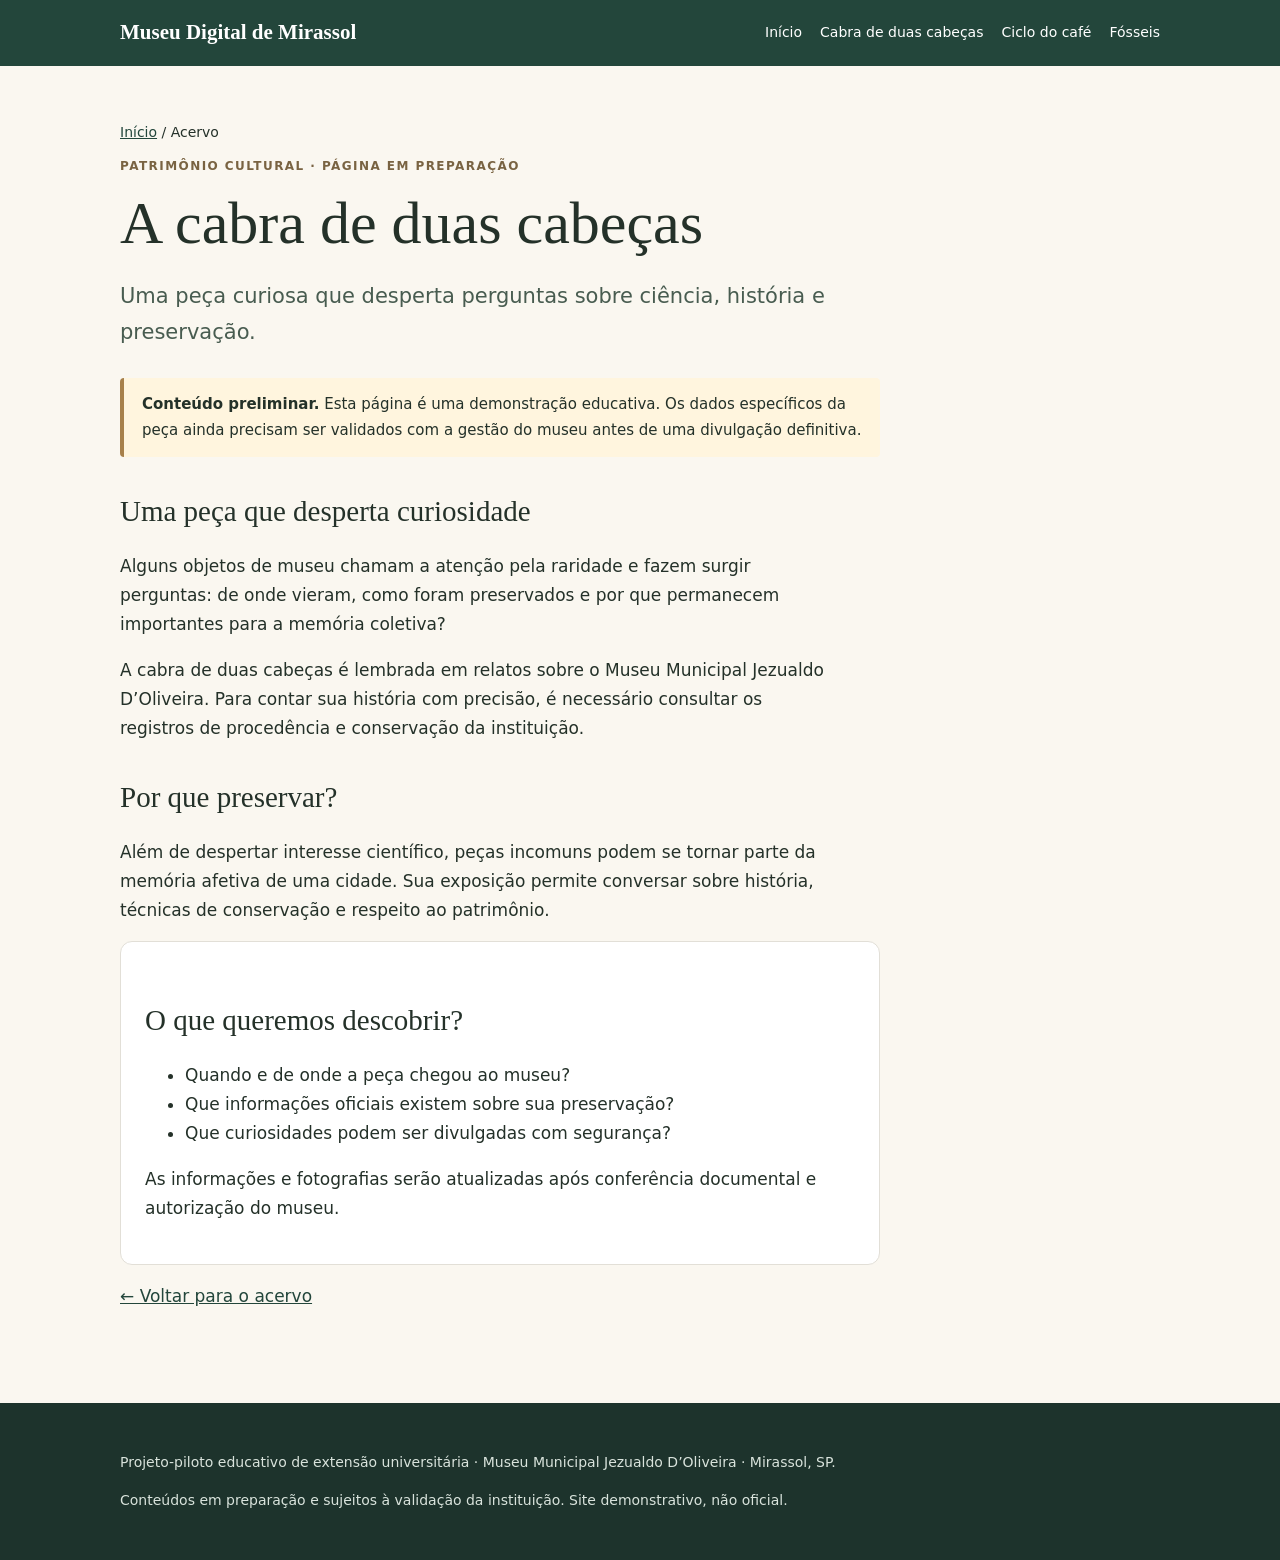
==== cabra-de-duas-cabecas.html @ 27b55680 "Add responsive museum website: cabra-de-duas-cabecas.html" ====
<!doctype html><html lang="pt-BR"><head><meta charset="utf-8"><meta name="viewport" content="width=device-width,initial-scale=1"><meta name="description" content="Uma peça curiosa que desperta perguntas sobre ciência, história e preservação."><title>A cabra de duas cabeças | Museu Digital de Mirassol</title><link rel="stylesheet" href="style.css"></head><body><header class="top"><div class="wrap"><a class="brand" href="index.html">Museu Digital de Mirassol</a><nav aria-label="Navegação principal"><a href="index.html">Início</a><a href="cabra-de-duas-cabecas.html">Cabra de duas cabeças</a><a href="ciclo-do-cafe.html">Ciclo do café</a><a href="fosseis.html">Fósseis</a></nav></div></header><main class="wrap"><article class="article"><div class="crumb"><a href="index.html">Início</a> / Acervo</div><p class="tag">Patrimônio cultural · Página em preparação</p><h1>A cabra de duas cabeças</h1><p class="intro">Uma peça curiosa que desperta perguntas sobre ciência, história e preservação.</p><div class="notice"><strong>Conteúdo preliminar.</strong> Esta página é uma demonstração educativa. Os dados específicos da peça ainda precisam ser validados com a gestão do museu antes de uma divulgação definitiva.</div><h2>Uma peça que desperta curiosidade</h2><p>Alguns objetos de museu chamam a atenção pela raridade e fazem surgir perguntas: de onde vieram, como foram preservados e por que permanecem importantes para a memória coletiva?</p><p>A cabra de duas cabeças é lembrada em relatos sobre o Museu Municipal Jezualdo D’Oliveira. Para contar sua história com precisão, é necessário consultar os registros de procedência e conservação da instituição.</p><h2>Por que preservar?</h2><p>Além de despertar interesse científico, peças incomuns podem se tornar parte da memória afetiva de uma cidade. Sua exposição permite conversar sobre história, técnicas de conservação e respeito ao patrimônio.</p><section class="fact"><h2>O que queremos descobrir?</h2><ul><li>Quando e de onde a peça chegou ao museu?</li><li>Que informações oficiais existem sobre sua preservação?</li><li>Que curiosidades podem ser divulgadas com segurança?</li></ul><p>As informações e fotografias serão atualizadas após conferência documental e autorização do museu.</p></section><p><a href="index.html">← Voltar para o acervo</a></p></article></main><footer class="footer"><div class="wrap"><p>Projeto-piloto educativo de extensão universitária · Museu Municipal Jezualdo D’Oliveira · Mirassol, SP.</p><p>Conteúdos em preparação e sujeitos à validação da instituição. Site demonstrativo, não oficial.</p></div></footer></body></html>
---- style.css ----
:root{--ink:#243129;--green:#23463b;--cream:#faf7f0;--gold:#a7804a;--muted:#5d675f}*{box-sizing:border-box}html{scroll-behavior:smooth}body{margin:0;background:var(--cream);font:17px/1.7 system-ui,-apple-system,"Segoe UI",sans-serif;color:var(--ink)}a{color:var(--green)}a:focus-visible{outline:3px solid var(--gold);outline-offset:3px}.wrap{width:min(100% - 40px,1040px);margin:auto}.top{background:var(--green);color:white}.top .wrap{display:flex;align-items:center;justify-content:space-between;gap:18px;padding:15px 0}.top a{color:white;text-decoration:none}.brand{font-family:Georgia,serif;font-weight:bold;font-size:21px}.top nav{display:flex;gap:18px;flex-wrap:wrap;font-size:14px}.hero{padding:92px 0 80px;background:linear-gradient(115deg,#25483e,#386255);color:white}.eyebrow{letter-spacing:.18em;text-transform:uppercase;font-size:12px;font-weight:700;color:#e8d1a4}.hero h1{font:clamp(40px,6vw,70px)/1.11 Georgia,serif;max-width:780px;margin:16px 0}.hero p{max-width:620px;font-size:19px;color:#e1e9e2}.button{display:inline-block;background:#e5bf83;color:#263a30;padding:11px 21px;border-radius:6px;text-decoration:none;font-weight:700;margin-top:12px}main{padding:55px 0 75px}.section-title{font:36px/1.2 Georgia,serif;margin:0 0 12px}.lead{color:var(--muted);max-width:700px}.cards{display:grid;grid-template-columns:repeat(3,minmax(0,1fr));gap:20px;margin-top:33px}.card{border:1px solid #e4ddd0;background:white;border-radius:12px;overflow:hidden;display:flex;flex-direction:column}.art{min-height:160px;background:linear-gradient(135deg,#b9b9a0,#e8ddc7);display:flex;align-items:center;justify-content:center;font-size:58px}.card:nth-child(2) .art{background:linear-gradient(135deg,#c5ae8e,#e8ddc7)}.card:nth-child(3) .art{background:linear-gradient(135deg,#a1b9ae,#d7e1d8)}.card-body{padding:23px;flex:1;display:flex;flex-direction:column}.card h3{font:26px/1.2 Georgia,serif;margin:0 0 10px}.card p{color:var(--muted);margin:0 0 16px;flex:1}.card a{font-weight:700}.notice{background:#fff5de;border-left:4px solid var(--gold);padding:14px 18px;margin:28px 0;border-radius:4px;font-size:15px}.article{max-width:760px}.article h1{font:clamp(38px,5vw,60px)/1.15 Georgia,serif;margin:12px 0}.article h2{font:29px Georgia,serif;margin-top:38px}.article p{max-width:720px}.article .intro{font-size:21px;color:#485c50}.crumb{font-size:14px}.fact{background:white;padding:24px;border-radius:12px;border:1px solid #e2dfd7}.tag{font-size:12px;font-weight:bold;letter-spacing:.12em;text-transform:uppercase;color:#796342}.footer{background:#1d332c;color:#d9e3dc;padding:34px 0;font-size:14px}.footer a{color:white}@media(max-width:720px){.cards{grid-template-columns:1fr}.top .wrap{align-items:flex-start;flex-direction:column}.hero{padding:60px 0}.art{min-height:140px}main{padding-top:38px}}
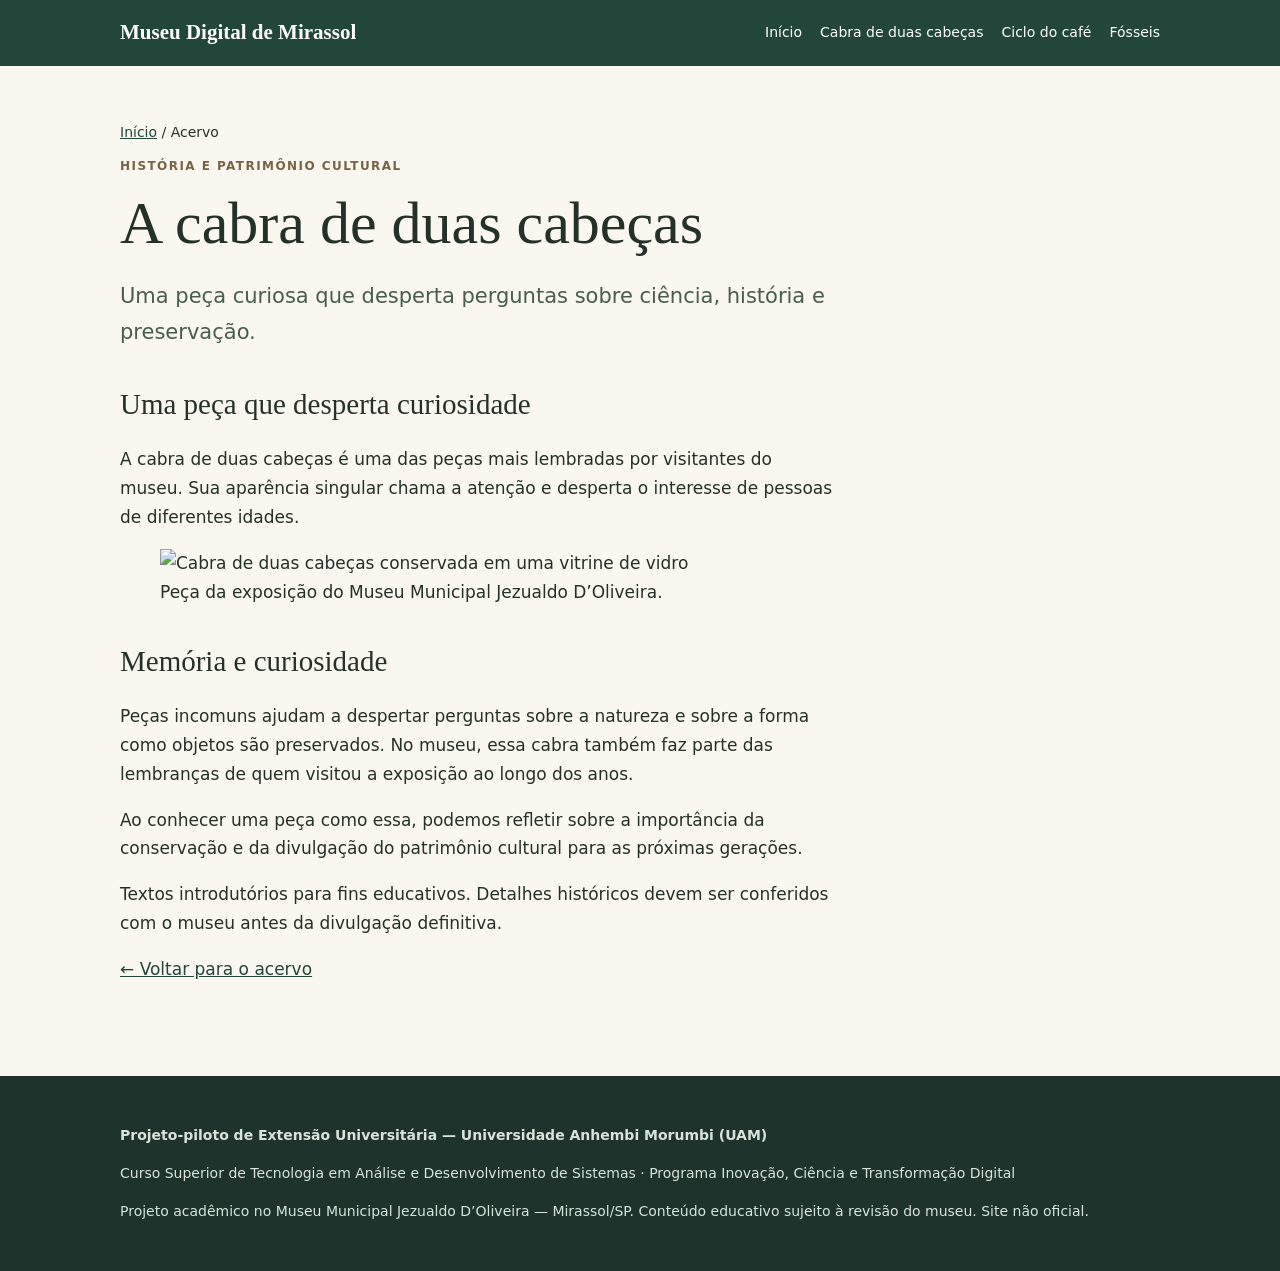
==== commit 2d7774e9: "Simplify museum text, add photographic exhibits and academic credits" ====
--- a/cabra-de-duas-cabecas.html
+++ b/cabra-de-duas-cabecas.html
@@ -1 +1 @@
-<!doctype html><html lang="pt-BR"><head><meta charset="utf-8"><meta name="viewport" content="width=device-width,initial-scale=1"><meta name="description" content="Uma peça curiosa que desperta perguntas sobre ciência, história e preservação."><title>A cabra de duas cabeças | Museu Digital de Mirassol</title><link rel="stylesheet" href="style.css"></head><body><header class="top"><div class="wrap"><a class="brand" href="index.html">Museu Digital de Mirassol</a><nav aria-label="Navegação principal"><a href="index.html">Início</a><a href="cabra-de-duas-cabecas.html">Cabra de duas cabeças</a><a href="ciclo-do-cafe.html">Ciclo do café</a><a href="fosseis.html">Fósseis</a></nav></div></header><main class="wrap"><article class="article"><div class="crumb"><a href="index.html">Início</a> / Acervo</div><p class="tag">Patrimônio cultural · Página em preparação</p><h1>A cabra de duas cabeças</h1><p class="intro">Uma peça curiosa que desperta perguntas sobre ciência, história e preservação.</p><div class="notice"><strong>Conteúdo preliminar.</strong> Esta página é uma demonstração educativa. Os dados específicos da peça ainda precisam ser validados com a gestão do museu antes de uma divulgação definitiva.</div><h2>Uma peça que desperta curiosidade</h2><p>Alguns objetos de museu chamam a atenção pela raridade e fazem surgir perguntas: de onde vieram, como foram preservados e por que permanecem importantes para a memória coletiva?</p><p>A cabra de duas cabeças é lembrada em relatos sobre o Museu Municipal Jezualdo D’Oliveira. Para contar sua história com precisão, é necessário consultar os registros de procedência e conservação da instituição.</p><h2>Por que preservar?</h2><p>Além de despertar interesse científico, peças incomuns podem se tornar parte da memória afetiva de uma cidade. Sua exposição permite conversar sobre história, técnicas de conservação e respeito ao patrimônio.</p><section class="fact"><h2>O que queremos descobrir?</h2><ul><li>Quando e de onde a peça chegou ao museu?</li><li>Que informações oficiais existem sobre sua preservação?</li><li>Que curiosidades podem ser divulgadas com segurança?</li></ul><p>As informações e fotografias serão atualizadas após conferência documental e autorização do museu.</p></section><p><a href="index.html">← Voltar para o acervo</a></p></article></main><footer class="footer"><div class="wrap"><p>Projeto-piloto educativo de extensão universitária · Museu Municipal Jezualdo D’Oliveira · Mirassol, SP.</p><p>Conteúdos em preparação e sujeitos à validação da instituição. Site demonstrativo, não oficial.</p></div></footer></body></html>+<!doctype html><html lang="pt-BR"><head><meta charset="utf-8"><meta name="viewport" content="width=device-width,initial-scale=1"><meta name="description" content="Uma peça curiosa que desperta perguntas sobre ciência, história e preservação."><title>A cabra de duas cabeças | Museu Digital de Mirassol</title><link rel="stylesheet" href="style.css"></head><body><header class="top"><div class="wrap"><a class="brand" href="index.html">Museu Digital de Mirassol</a><nav aria-label="Navegação principal"><a href="index.html">Início</a><a href="cabra-de-duas-cabecas.html">Cabra de duas cabeças</a><a href="ciclo-do-cafe.html">Ciclo do café</a><a href="fosseis.html">Fósseis</a></nav></div></header><main class="wrap"><article class="article"><div class="crumb"><a href="index.html">Início</a> / Acervo</div><p class="tag">História e patrimônio cultural</p><h1>A cabra de duas cabeças</h1><p class="intro">Uma peça curiosa que desperta perguntas sobre ciência, história e preservação.</p><h2>Uma peça que desperta curiosidade</h2><p>A cabra de duas cabeças é uma das peças mais lembradas por visitantes do museu. Sua aparência singular chama a atenção e desperta o interesse de pessoas de diferentes idades.</p><figure class="museum-photo"><img src="assets/cabra.jpg" alt="Cabra de duas cabeças conservada em uma vitrine de vidro" loading="lazy"><figcaption>Peça da exposição do Museu Municipal Jezualdo D’Oliveira.</figcaption></figure><h2>Memória e curiosidade</h2><p>Peças incomuns ajudam a despertar perguntas sobre a natureza e sobre a forma como objetos são preservados. No museu, essa cabra também faz parte das lembranças de quem visitou a exposição ao longo dos anos.</p><p>Ao conhecer uma peça como essa, podemos refletir sobre a importância da conservação e da divulgação do patrimônio cultural para as próximas gerações.</p><p class="editorial">Textos introdutórios para fins educativos. Detalhes históricos devem ser conferidos com o museu antes da divulgação definitiva.</p><p><a href="index.html">← Voltar para o acervo</a></p></article></main><footer class="footer"><div class="wrap"><p><strong>Projeto-piloto de Extensão Universitária — Universidade Anhembi Morumbi (UAM)</strong></p><p>Curso Superior de Tecnologia em Análise e Desenvolvimento de Sistemas · Programa Inovação, Ciência e Transformação Digital</p><p>Projeto acadêmico no Museu Municipal Jezualdo D’Oliveira — Mirassol/SP. Conteúdo educativo sujeito à revisão do museu. Site não oficial.</p></div></footer></body></html>
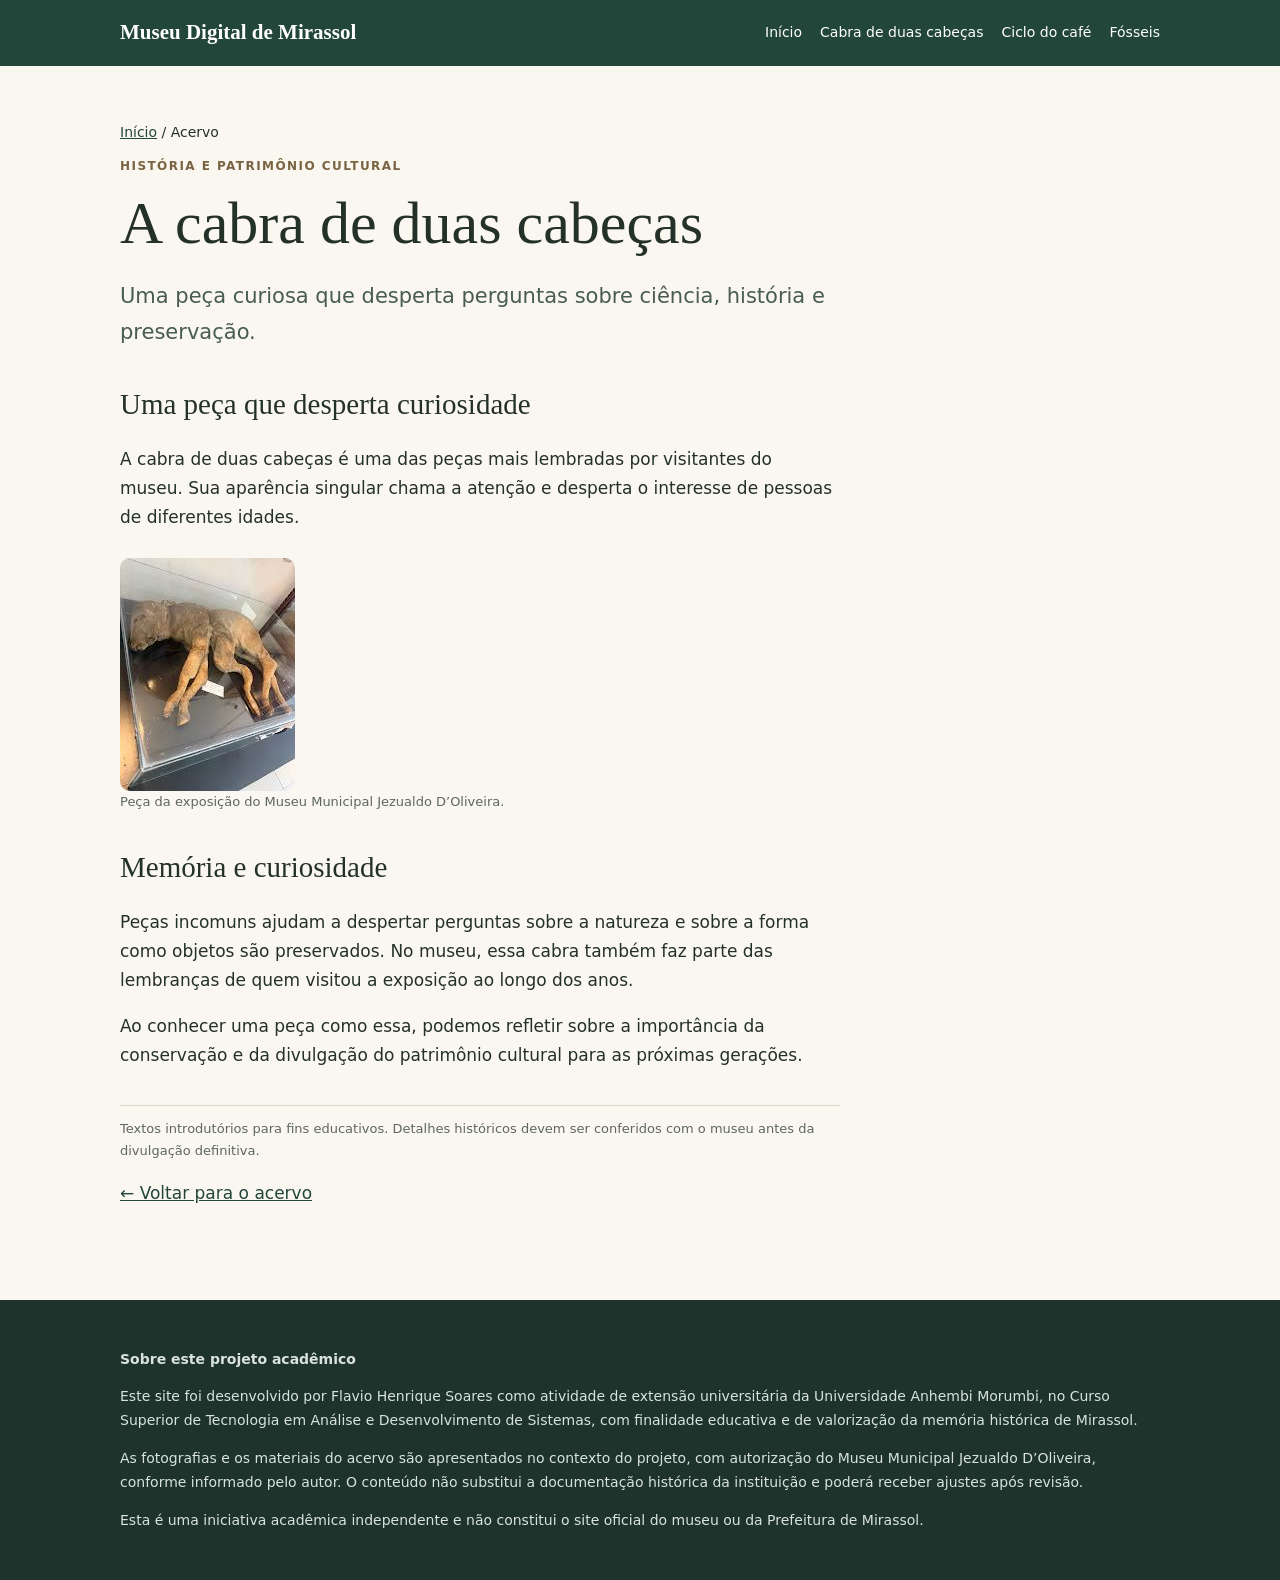
==== commit 2892ba37: "Focus museum content and add academic authorization disclaimer" ====
--- a/cabra-de-duas-cabecas.html
+++ b/cabra-de-duas-cabecas.html
@@ -1 +1 @@
-<!doctype html><html lang="pt-BR"><head><meta charset="utf-8"><meta name="viewport" content="width=device-width,initial-scale=1"><meta name="description" content="Uma peça curiosa que desperta perguntas sobre ciência, história e preservação."><title>A cabra de duas cabeças | Museu Digital de Mirassol</title><link rel="stylesheet" href="style.css"></head><body><header class="top"><div class="wrap"><a class="brand" href="index.html">Museu Digital de Mirassol</a><nav aria-label="Navegação principal"><a href="index.html">Início</a><a href="cabra-de-duas-cabecas.html">Cabra de duas cabeças</a><a href="ciclo-do-cafe.html">Ciclo do café</a><a href="fosseis.html">Fósseis</a></nav></div></header><main class="wrap"><article class="article"><div class="crumb"><a href="index.html">Início</a> / Acervo</div><p class="tag">História e patrimônio cultural</p><h1>A cabra de duas cabeças</h1><p class="intro">Uma peça curiosa que desperta perguntas sobre ciência, história e preservação.</p><h2>Uma peça que desperta curiosidade</h2><p>A cabra de duas cabeças é uma das peças mais lembradas por visitantes do museu. Sua aparência singular chama a atenção e desperta o interesse de pessoas de diferentes idades.</p><figure class="museum-photo"><img src="assets/cabra.jpg" alt="Cabra de duas cabeças conservada em uma vitrine de vidro" loading="lazy"><figcaption>Peça da exposição do Museu Municipal Jezualdo D’Oliveira.</figcaption></figure><h2>Memória e curiosidade</h2><p>Peças incomuns ajudam a despertar perguntas sobre a natureza e sobre a forma como objetos são preservados. No museu, essa cabra também faz parte das lembranças de quem visitou a exposição ao longo dos anos.</p><p>Ao conhecer uma peça como essa, podemos refletir sobre a importância da conservação e da divulgação do patrimônio cultural para as próximas gerações.</p><p class="editorial">Textos introdutórios para fins educativos. Detalhes históricos devem ser conferidos com o museu antes da divulgação definitiva.</p><p><a href="index.html">← Voltar para o acervo</a></p></article></main><footer class="footer"><div class="wrap"><p><strong>Projeto-piloto de Extensão Universitária — Universidade Anhembi Morumbi (UAM)</strong></p><p>Curso Superior de Tecnologia em Análise e Desenvolvimento de Sistemas · Programa Inovação, Ciência e Transformação Digital</p><p>Projeto acadêmico no Museu Municipal Jezualdo D’Oliveira — Mirassol/SP. Conteúdo educativo sujeito à revisão do museu. Site não oficial.</p></div></footer></body></html>+<!doctype html><html lang="pt-BR"><head><meta charset="utf-8"><meta name="viewport" content="width=device-width,initial-scale=1"><meta name="description" content="Uma peça curiosa que desperta perguntas sobre ciência, história e preservação."><title>A cabra de duas cabeças | Museu Digital de Mirassol</title><link rel="stylesheet" href="style.css"></head><body><header class="top"><div class="wrap"><a class="brand" href="index.html">Museu Digital de Mirassol</a><nav aria-label="Navegação principal"><a href="index.html">Início</a><a href="cabra-de-duas-cabecas.html">Cabra de duas cabeças</a><a href="ciclo-do-cafe.html">Ciclo do café</a><a href="fosseis.html">Fósseis</a></nav></div></header><main class="wrap"><article class="article"><div class="crumb"><a href="index.html">Início</a> / Acervo</div><p class="tag">História e patrimônio cultural</p><h1>A cabra de duas cabeças</h1><p class="intro">Uma peça curiosa que desperta perguntas sobre ciência, história e preservação.</p><h2>Uma peça que desperta curiosidade</h2><p>A cabra de duas cabeças é uma das peças mais lembradas por visitantes do museu. Sua aparência singular chama a atenção e desperta o interesse de pessoas de diferentes idades.</p><figure class="museum-photo"><img src="assets/cabra.jpg" alt="Cabra de duas cabeças conservada em uma vitrine de vidro" loading="lazy"><figcaption>Peça da exposição do Museu Municipal Jezualdo D’Oliveira.</figcaption></figure><h2>Memória e curiosidade</h2><p>Peças incomuns ajudam a despertar perguntas sobre a natureza e sobre a forma como objetos são preservados. No museu, essa cabra também faz parte das lembranças de quem visitou a exposição ao longo dos anos.</p><p>Ao conhecer uma peça como essa, podemos refletir sobre a importância da conservação e da divulgação do patrimônio cultural para as próximas gerações.</p><p class="editorial">Textos introdutórios para fins educativos. Detalhes históricos devem ser conferidos com o museu antes da divulgação definitiva.</p><p><a href="index.html">← Voltar para o acervo</a></p></article></main><footer class="footer"><div class="wrap"><p><strong>Sobre este projeto acadêmico</strong></p><p>Este site foi desenvolvido por Flavio Henrique Soares como atividade de extensão universitária da Universidade Anhembi Morumbi, no Curso Superior de Tecnologia em Análise e Desenvolvimento de Sistemas, com finalidade educativa e de valorização da memória histórica de Mirassol.</p><p>As fotografias e os materiais do acervo são apresentados no contexto do projeto, com autorização do Museu Municipal Jezualdo D’Oliveira, conforme informado pelo autor. O conteúdo não substitui a documentação histórica da instituição e poderá receber ajustes após revisão.</p><p>Esta é uma iniciativa acadêmica independente e não constitui o site oficial do museu ou da Prefeitura de Mirassol.</p></div></footer></body></html>
--- a/style.css
+++ b/style.css
@@ -1 +1,2 @@
-:root{--ink:#243129;--green:#23463b;--cream:#faf7f0;--gold:#a7804a;--muted:#5d675f}*{box-sizing:border-box}html{scroll-behavior:smooth}body{margin:0;background:var(--cream);font:17px/1.7 system-ui,-apple-system,"Segoe UI",sans-serif;color:var(--ink)}a{color:var(--green)}a:focus-visible{outline:3px solid var(--gold);outline-offset:3px}.wrap{width:min(100% - 40px,1040px);margin:auto}.top{background:var(--green);color:white}.top .wrap{display:flex;align-items:center;justify-content:space-between;gap:18px;padding:15px 0}.top a{color:white;text-decoration:none}.brand{font-family:Georgia,serif;font-weight:bold;font-size:21px}.top nav{display:flex;gap:18px;flex-wrap:wrap;font-size:14px}.hero{padding:92px 0 80px;background:linear-gradient(115deg,#25483e,#386255);color:white}.eyebrow{letter-spacing:.18em;text-transform:uppercase;font-size:12px;font-weight:700;color:#e8d1a4}.hero h1{font:clamp(40px,6vw,70px)/1.11 Georgia,serif;max-width:780px;margin:16px 0}.hero p{max-width:620px;font-size:19px;color:#e1e9e2}.button{display:inline-block;background:#e5bf83;color:#263a30;padding:11px 21px;border-radius:6px;text-decoration:none;font-weight:700;margin-top:12px}main{padding:55px 0 75px}.section-title{font:36px/1.2 Georgia,serif;margin:0 0 12px}.lead{color:var(--muted);max-width:700px}.cards{display:grid;grid-template-columns:repeat(3,minmax(0,1fr));gap:20px;margin-top:33px}.card{border:1px solid #e4ddd0;background:white;border-radius:12px;overflow:hidden;display:flex;flex-direction:column}.art{min-height:160px;background:linear-gradient(135deg,#b9b9a0,#e8ddc7);display:flex;align-items:center;justify-content:center;font-size:58px}.card:nth-child(2) .art{background:linear-gradient(135deg,#c5ae8e,#e8ddc7)}.card:nth-child(3) .art{background:linear-gradient(135deg,#a1b9ae,#d7e1d8)}.card-body{padding:23px;flex:1;display:flex;flex-direction:column}.card h3{font:26px/1.2 Georgia,serif;margin:0 0 10px}.card p{color:var(--muted);margin:0 0 16px;flex:1}.card a{font-weight:700}.notice{background:#fff5de;border-left:4px solid var(--gold);padding:14px 18px;margin:28px 0;border-radius:4px;font-size:15px}.article{max-width:760px}.article h1{font:clamp(38px,5vw,60px)/1.15 Georgia,serif;margin:12px 0}.article h2{font:29px Georgia,serif;margin-top:38px}.article p{max-width:720px}.article .intro{font-size:21px;color:#485c50}.crumb{font-size:14px}.fact{background:white;padding:24px;border-radius:12px;border:1px solid #e2dfd7}.tag{font-size:12px;font-weight:bold;letter-spacing:.12em;text-transform:uppercase;color:#796342}.footer{background:#1d332c;color:#d9e3dc;padding:34px 0;font-size:14px}.footer a{color:white}@media(max-width:720px){.cards{grid-template-columns:1fr}.top .wrap{align-items:flex-start;flex-direction:column}.hero{padding:60px 0}.art{min-height:140px}main{padding-top:38px}}+:root{--ink:#243129;--green:#23463b;--cream:#faf7f0;--gold:#a7804a;--muted:#5d675f}*{box-sizing:border-box}html{scroll-behavior:smooth}body{margin:0;background:var(--cream);font:17px/1.7 system-ui,-apple-system,"Segoe UI",sans-serif;color:var(--ink)}a{color:var(--green)}a:focus-visible{outline:3px solid var(--gold);outline-offset:3px}.wrap{width:min(100% - 40px,1040px);margin:auto}.top{background:var(--green);color:white}.top .wrap{display:flex;align-items:center;justify-content:space-between;gap:18px;padding:15px 0}.top a{color:white;text-decoration:none}.brand{font-family:Georgia,serif;font-weight:bold;font-size:21px}.top nav{display:flex;gap:18px;flex-wrap:wrap;font-size:14px}.hero{padding:92px 0 80px;background:linear-gradient(115deg,#25483e,#386255);color:white}.eyebrow{letter-spacing:.18em;text-transform:uppercase;font-size:12px;font-weight:700;color:#e8d1a4}.hero h1{font:clamp(40px,6vw,70px)/1.11 Georgia,serif;max-width:780px;margin:16px 0}.hero p{max-width:620px;font-size:19px;color:#e1e9e2}.button{display:inline-block;background:#e5bf83;color:#263a30;padding:11px 21px;border-radius:6px;text-decoration:none;font-weight:700;margin-top:12px}main{padding:55px 0 75px}.section-title{font:36px/1.2 Georgia,serif;margin:0 0 12px}.lead{color:var(--muted);max-width:700px}.cards{display:grid;grid-template-columns:repeat(3,minmax(0,1fr));gap:20px;margin-top:33px}.card{border:1px solid #e4ddd0;background:white;border-radius:12px;overflow:hidden;display:flex;flex-direction:column}.art{min-height:160px;background:linear-gradient(135deg,#b9b9a0,#e8ddc7);display:flex;align-items:center;justify-content:center;font-size:58px}.card:nth-child(2) .art{background:linear-gradient(135deg,#c5ae8e,#e8ddc7)}.card:nth-child(3) .art{background:linear-gradient(135deg,#a1b9ae,#d7e1d8)}.card-body{padding:23px;flex:1;display:flex;flex-direction:column}.card h3{font:26px/1.2 Georgia,serif;margin:0 0 10px}.card p{color:var(--muted);margin:0 0 16px;flex:1}.card a{font-weight:700}.notice{background:#fff5de;border-left:4px solid var(--gold);padding:14px 18px;margin:28px 0;border-radius:4px;font-size:15px}.article{max-width:760px}.article h1{font:clamp(38px,5vw,60px)/1.15 Georgia,serif;margin:12px 0}.article h2{font:29px Georgia,serif;margin-top:38px}.article p{max-width:720px}.article .intro{font-size:21px;color:#485c50}.crumb{font-size:14px}.fact{background:white;padding:24px;border-radius:12px;border:1px solid #e2dfd7}.tag{font-size:12px;font-weight:bold;letter-spacing:.12em;text-transform:uppercase;color:#796342}.footer{background:#1d332c;color:#d9e3dc;padding:34px 0;font-size:14px}.footer a{color:white}@media(max-width:720px){.cards{grid-template-columns:1fr}.top .wrap{align-items:flex-start;flex-direction:column}.hero{padding:60px 0}.art{min-height:140px}main{padding-top:38px}}
+.art-photo{padding:0;overflow:hidden}.art-photo img{width:100%;height:100%;min-height:160px;object-fit:cover}.museum-photo{margin:26px 0}.museum-photo img{display:block;max-width:100%;max-height:650px;border-radius:10px;object-fit:contain}.museum-photo figcaption,.editorial{color:#5d675f;font-size:13px}.editorial{border-top:1px solid #ddd5c6;padding-top:12px;margin-top:35px}
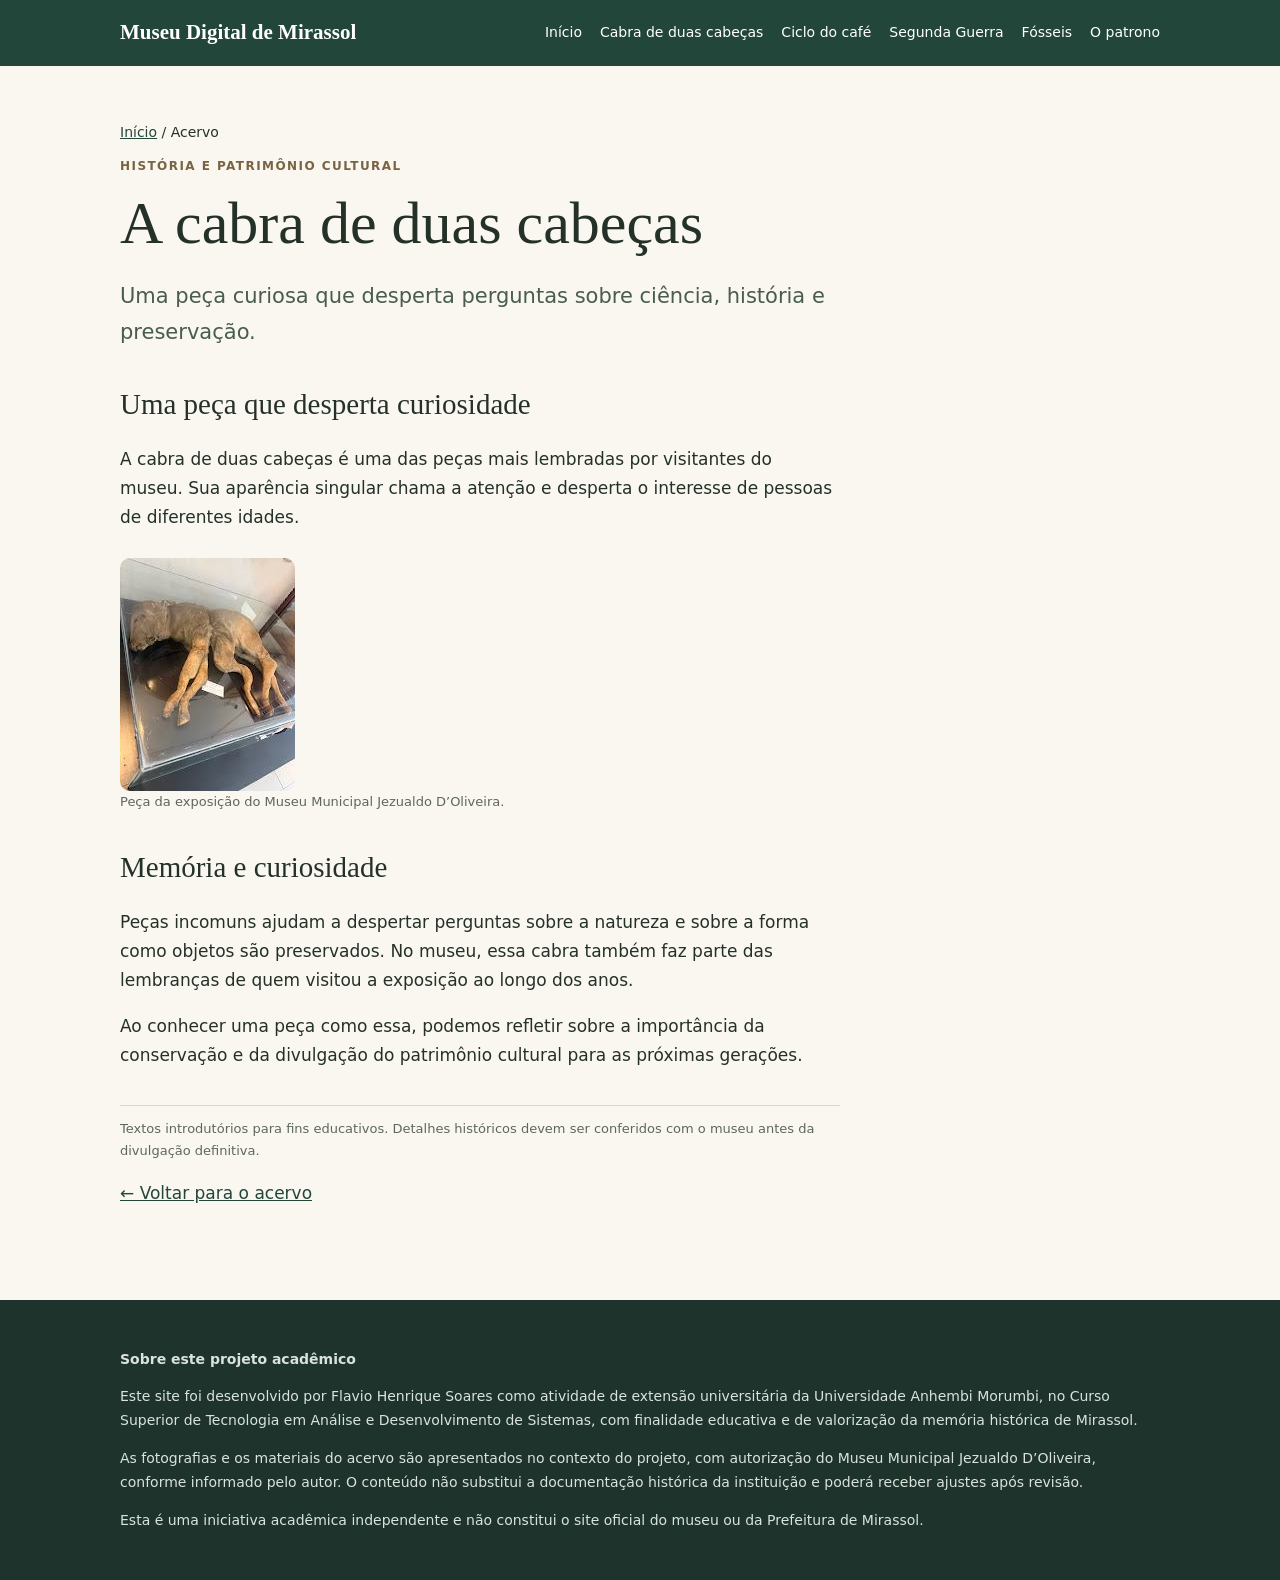
==== commit fc379d7a: "Add WWII and patron exhibition links; refine coffee and natural history pages" ====
--- a/cabra-de-duas-cabecas.html
+++ b/cabra-de-duas-cabecas.html
@@ -1 +1 @@
-<!doctype html><html lang="pt-BR"><head><meta charset="utf-8"><meta name="viewport" content="width=device-width,initial-scale=1"><meta name="description" content="Uma peça curiosa que desperta perguntas sobre ciência, história e preservação."><title>A cabra de duas cabeças | Museu Digital de Mirassol</title><link rel="stylesheet" href="style.css"></head><body><header class="top"><div class="wrap"><a class="brand" href="index.html">Museu Digital de Mirassol</a><nav aria-label="Navegação principal"><a href="index.html">Início</a><a href="cabra-de-duas-cabecas.html">Cabra de duas cabeças</a><a href="ciclo-do-cafe.html">Ciclo do café</a><a href="fosseis.html">Fósseis</a></nav></div></header><main class="wrap"><article class="article"><div class="crumb"><a href="index.html">Início</a> / Acervo</div><p class="tag">História e patrimônio cultural</p><h1>A cabra de duas cabeças</h1><p class="intro">Uma peça curiosa que desperta perguntas sobre ciência, história e preservação.</p><h2>Uma peça que desperta curiosidade</h2><p>A cabra de duas cabeças é uma das peças mais lembradas por visitantes do museu. Sua aparência singular chama a atenção e desperta o interesse de pessoas de diferentes idades.</p><figure class="museum-photo"><img src="assets/cabra.jpg" alt="Cabra de duas cabeças conservada em uma vitrine de vidro" loading="lazy"><figcaption>Peça da exposição do Museu Municipal Jezualdo D’Oliveira.</figcaption></figure><h2>Memória e curiosidade</h2><p>Peças incomuns ajudam a despertar perguntas sobre a natureza e sobre a forma como objetos são preservados. No museu, essa cabra também faz parte das lembranças de quem visitou a exposição ao longo dos anos.</p><p>Ao conhecer uma peça como essa, podemos refletir sobre a importância da conservação e da divulgação do patrimônio cultural para as próximas gerações.</p><p class="editorial">Textos introdutórios para fins educativos. Detalhes históricos devem ser conferidos com o museu antes da divulgação definitiva.</p><p><a href="index.html">← Voltar para o acervo</a></p></article></main><footer class="footer"><div class="wrap"><p><strong>Sobre este projeto acadêmico</strong></p><p>Este site foi desenvolvido por Flavio Henrique Soares como atividade de extensão universitária da Universidade Anhembi Morumbi, no Curso Superior de Tecnologia em Análise e Desenvolvimento de Sistemas, com finalidade educativa e de valorização da memória histórica de Mirassol.</p><p>As fotografias e os materiais do acervo são apresentados no contexto do projeto, com autorização do Museu Municipal Jezualdo D’Oliveira, conforme informado pelo autor. O conteúdo não substitui a documentação histórica da instituição e poderá receber ajustes após revisão.</p><p>Esta é uma iniciativa acadêmica independente e não constitui o site oficial do museu ou da Prefeitura de Mirassol.</p></div></footer></body></html>+<!doctype html><html lang="pt-BR"><head><meta charset="utf-8"><meta name="viewport" content="width=device-width,initial-scale=1"><meta name="description" content="Uma peça curiosa que desperta perguntas sobre ciência, história e preservação."><title>A cabra de duas cabeças | Museu Digital de Mirassol</title><link rel="stylesheet" href="style.css"></head><body><header class="top"><div class="wrap"><a class="brand" href="index.html">Museu Digital de Mirassol</a><nav aria-label="Navegação principal"><a href="index.html">Início</a><a href="cabra-de-duas-cabecas.html">Cabra de duas cabeças</a><a href="ciclo-do-cafe.html">Ciclo do café</a><a href="segunda-guerra.html">Segunda Guerra</a><a href="fosseis.html">Fósseis</a><a href="patrono.html">O patrono</a></nav></div></header><main class="wrap"><article class="article"><div class="crumb"><a href="index.html">Início</a> / Acervo</div><p class="tag">História e patrimônio cultural</p><h1>A cabra de duas cabeças</h1><p class="intro">Uma peça curiosa que desperta perguntas sobre ciência, história e preservação.</p><h2>Uma peça que desperta curiosidade</h2><p>A cabra de duas cabeças é uma das peças mais lembradas por visitantes do museu. Sua aparência singular chama a atenção e desperta o interesse de pessoas de diferentes idades.</p><figure class="museum-photo"><img src="assets/cabra.jpg" alt="Cabra de duas cabeças conservada em uma vitrine de vidro" loading="lazy"><figcaption>Peça da exposição do Museu Municipal Jezualdo D’Oliveira.</figcaption></figure><h2>Memória e curiosidade</h2><p>Peças incomuns ajudam a despertar perguntas sobre a natureza e sobre a forma como objetos são preservados. No museu, essa cabra também faz parte das lembranças de quem visitou a exposição ao longo dos anos.</p><p>Ao conhecer uma peça como essa, podemos refletir sobre a importância da conservação e da divulgação do patrimônio cultural para as próximas gerações.</p><p class="editorial">Textos introdutórios para fins educativos. Detalhes históricos devem ser conferidos com o museu antes da divulgação definitiva.</p><p><a href="index.html">← Voltar para o acervo</a></p></article></main><footer class="footer"><div class="wrap"><p><strong>Sobre este projeto acadêmico</strong></p><p>Este site foi desenvolvido por Flavio Henrique Soares como atividade de extensão universitária da Universidade Anhembi Morumbi, no Curso Superior de Tecnologia em Análise e Desenvolvimento de Sistemas, com finalidade educativa e de valorização da memória histórica de Mirassol.</p><p>As fotografias e os materiais do acervo são apresentados no contexto do projeto, com autorização do Museu Municipal Jezualdo D’Oliveira, conforme informado pelo autor. O conteúdo não substitui a documentação histórica da instituição e poderá receber ajustes após revisão.</p><p>Esta é uma iniciativa acadêmica independente e não constitui o site oficial do museu ou da Prefeitura de Mirassol.</p></div></footer></body></html>
